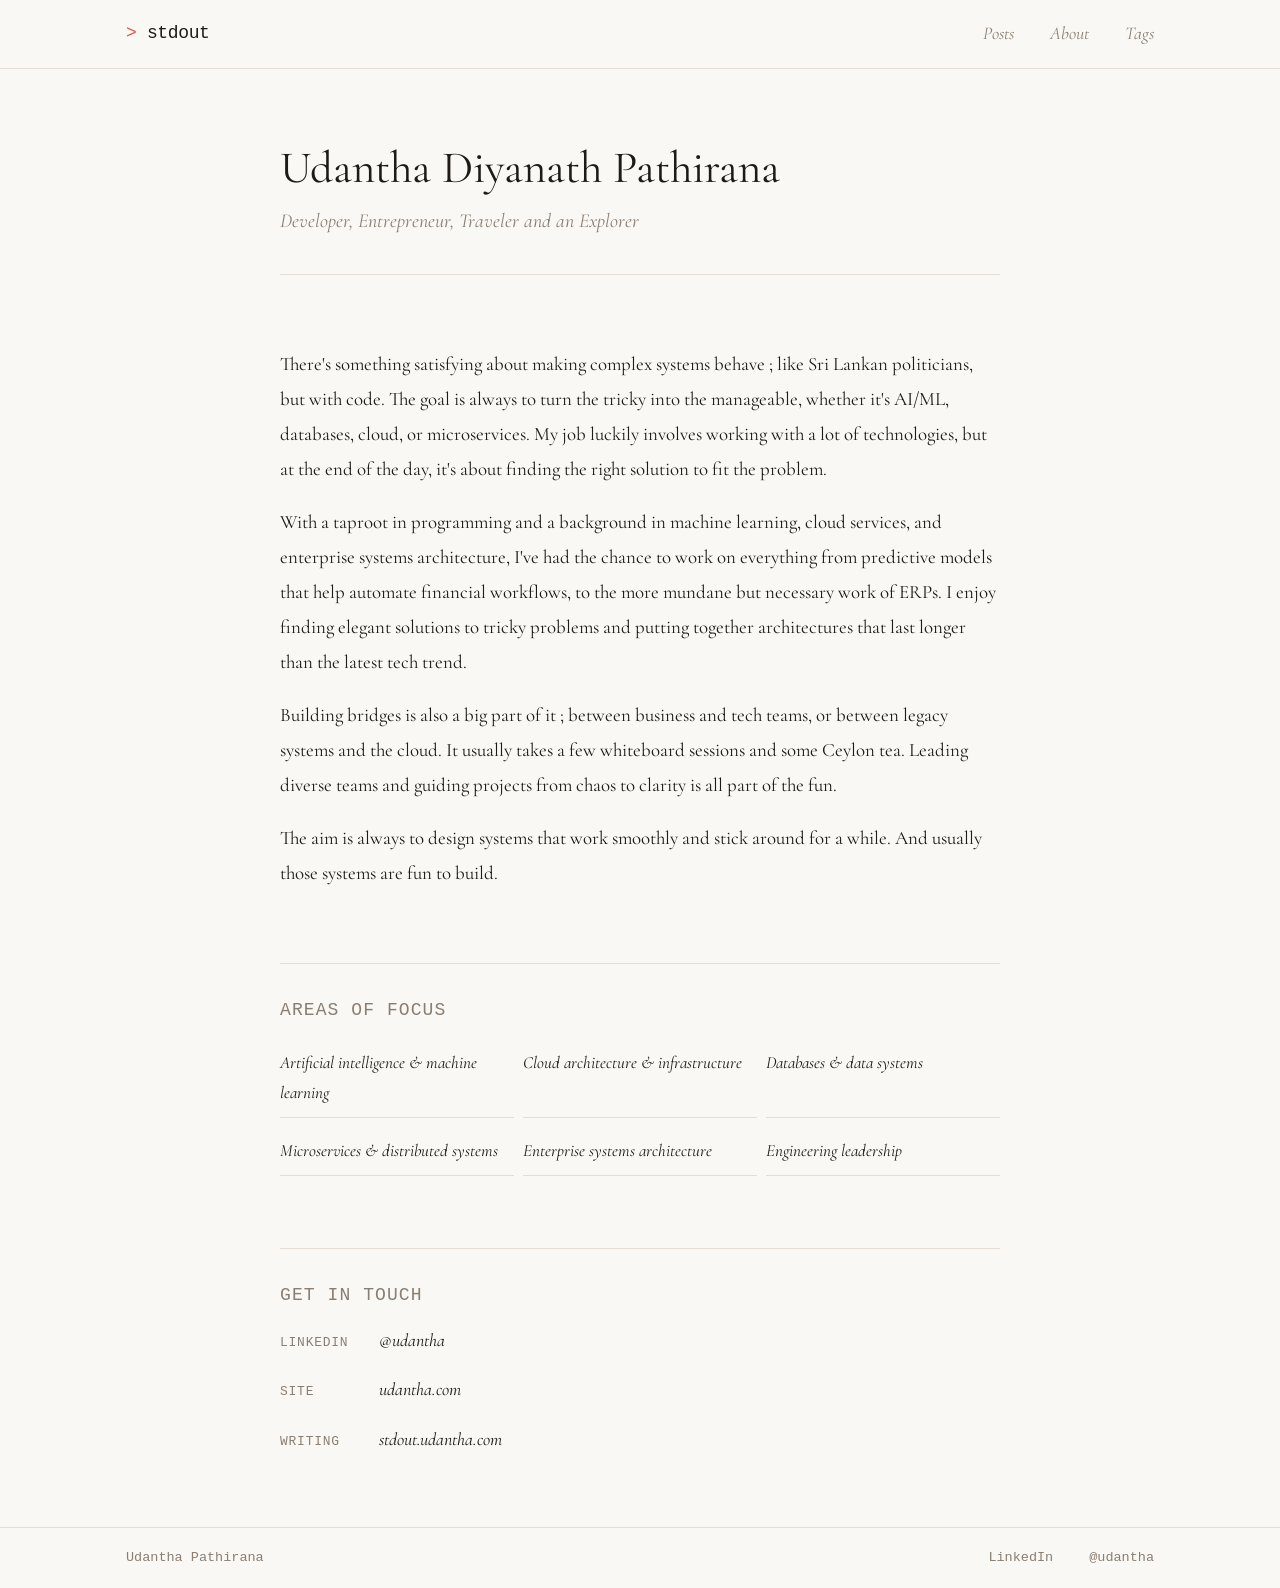
==== about/index.html @ 0016011a "publish: 2026-05-20 01:02:09" ====
<!DOCTYPE html><html lang="en" data-astro-cid-37fxchfa> <head><meta charset="UTF-8"><meta name="viewport" content="width=device-width, initial-scale=1.0"><title>About · stdout</title><link rel="icon" type="image/svg+xml" href="/favicon.svg"><link rel="apple-touch-icon" href="/apple-touch-icon.png"><link rel="canonical" href="https://stdout.udantha.com/about/"><meta name="description" content="Udantha Pathirana — developer, entrepreneur, and explorer. Background in machine learning, cloud architecture, and enterprise systems."><meta name="author" content="Udantha Pathirana"><!-- Open Graph --><meta property="og:title" content="About · stdout"><meta property="og:type" content="website"><meta property="og:url" content="https://stdout.udantha.com/about/"><meta property="og:site_name" content="stdout"><meta property="og:description" content="Udantha Pathirana — developer, entrepreneur, and explorer. Background in machine learning, cloud architecture, and enterprise systems."><meta property="og:image" content="https://stdout.udantha.com/og.png"><!-- Twitter Card --><meta name="twitter:card" content="summary_large_image"><meta name="twitter:title" content="About · stdout"><meta name="twitter:description" content="Udantha Pathirana — developer, entrepreneur, and explorer. Background in machine learning, cloud architecture, and enterprise systems."><meta name="twitter:image" content="https://stdout.udantha.com/og.png"><style>@import"https://fonts.googleapis.com/css2?family=Cormorant+Garamond:ital,wght@0,300;0,400;0,500;0,600;1,300;1,400;1,500;1,600&display=swap";:root{--font-serif: "Cormorant Garamond", Georgia, "Times New Roman", serif;--font-mono: "JetBrains Mono", "Fira Code", ui-monospace, "Courier New", monospace;--color-bg: #faf8f4;--color-surface: #f0ece5;--color-border: #e5ddd3;--color-text: #1e1a16;--color-muted: #8a7e72;--color-accent: #d95f41;--max-width: 720px;--max-width-wide: 1100px;--space-xs: .5rem;--space-sm: 1rem;--space-md: 2rem;--space-lg: 4rem}*,*:before,*:after{box-sizing:border-box;margin:0;padding:0}html{font-size:18px;scroll-behavior:smooth}body{font-family:var(--font-serif);background:var(--color-bg);color:var(--color-text);line-height:1.75;min-height:100vh}a{color:var(--color-accent);text-decoration:none}a:hover{text-decoration:underline}h1,h2,h3,h4,h5,h6{font-family:var(--font-serif);line-height:1.2;font-weight:500}h1{font-size:2.5rem}h2{font-size:1.8rem}h3{font-size:1.4rem}p{margin-block:var(--space-sm)}code{font-family:var(--font-mono);font-size:.78em;background:var(--color-surface);border:1px solid var(--color-border);padding:.1em .4em;border-radius:2px}pre{font-family:var(--font-mono);font-size:.82rem;background:var(--color-surface);border:1px solid var(--color-border);padding:var(--space-sm);border-radius:4px;overflow-x:auto;margin-block:var(--space-sm)}pre code{background:none;border:none;padding:0}img{max-width:100%;height:auto}ul,ol{padding-left:1.5rem}li{margin-block:.25rem}hr{border:none;border-top:1px solid var(--color-border);margin-block:var(--space-md)}blockquote{border-left:2px solid var(--color-accent);padding-left:var(--space-sm);color:var(--color-muted);margin-inline:0;font-style:italic}header[data-astro-cid-37fxchfa]{border-bottom:1px solid var(--color-border);padding-block:var(--space-sm);background:var(--color-bg);position:sticky;top:0;z-index:10}nav[data-astro-cid-37fxchfa]{max-width:var(--max-width-wide);margin-inline:auto;padding-inline:var(--space-md);display:flex;align-items:center;justify-content:space-between}.brand[data-astro-cid-37fxchfa]{font-family:var(--font-mono);font-size:1rem;font-weight:500;color:var(--color-text);letter-spacing:-.02em}.brand[data-astro-cid-37fxchfa]:hover{text-decoration:none;color:var(--color-accent)}.prompt[data-astro-cid-37fxchfa]{color:var(--color-accent)}.nav-links[data-astro-cid-37fxchfa]{display:flex;gap:var(--space-md)}.nav-links[data-astro-cid-37fxchfa] a[data-astro-cid-37fxchfa]{font-family:var(--font-serif);font-style:italic;color:var(--color-muted);font-size:1rem}.nav-links[data-astro-cid-37fxchfa] a[data-astro-cid-37fxchfa]:hover{color:var(--color-text);text-decoration:none}main[data-astro-cid-37fxchfa]{max-width:var(--max-width-wide);margin-inline:auto;padding:var(--space-lg) var(--space-md)}footer[data-astro-cid-37fxchfa]{border-top:1px solid var(--color-border);padding-block:var(--space-sm)}.footer-inner[data-astro-cid-37fxchfa]{max-width:var(--max-width-wide);margin-inline:auto;padding-inline:var(--space-md);display:flex;align-items:center;justify-content:space-between;gap:var(--space-sm)}footer[data-astro-cid-37fxchfa] a[data-astro-cid-37fxchfa]{font-family:var(--font-mono);font-size:.75rem;color:var(--color-muted)}footer[data-astro-cid-37fxchfa] a[data-astro-cid-37fxchfa]:hover{color:var(--color-text);text-decoration:none}.footer-links[data-astro-cid-37fxchfa]{display:flex;gap:var(--space-md)}@media(max-width:600px){nav[data-astro-cid-37fxchfa]{padding-inline:var(--space-sm)}.nav-links[data-astro-cid-37fxchfa]{gap:var(--space-sm)}}
article[data-astro-cid-kh7btl4r]{max-width:var(--max-width);margin-inline:auto}header[data-astro-cid-kh7btl4r]{margin-bottom:var(--space-lg);padding-bottom:var(--space-md);border-bottom:1px solid var(--color-border)}h1[data-astro-cid-kh7btl4r]{font-weight:400;font-size:clamp(1.8rem,4vw,2.5rem);margin-bottom:var(--space-xs)}.tagline[data-astro-cid-kh7btl4r]{font-style:italic;color:var(--color-muted);font-size:1.1rem;margin:0}.bio[data-astro-cid-kh7btl4r] p[data-astro-cid-kh7btl4r]{font-size:1.05rem;line-height:1.85}.bio[data-astro-cid-kh7btl4r] p[data-astro-cid-kh7btl4r]:first-child{margin-top:0}section[data-astro-cid-kh7btl4r]{margin-top:var(--space-lg);padding-top:var(--space-md);border-top:1px solid var(--color-border)}h2[data-astro-cid-kh7btl4r]{font-size:1rem;font-family:var(--font-mono);font-weight:400;color:var(--color-muted);letter-spacing:.06em;text-transform:uppercase;margin-bottom:var(--space-sm)}.focus[data-astro-cid-kh7btl4r] ul[data-astro-cid-kh7btl4r]{list-style:none;padding:0;display:grid;grid-template-columns:repeat(auto-fill,minmax(220px,1fr));gap:var(--space-xs)}.focus[data-astro-cid-kh7btl4r] li[data-astro-cid-kh7btl4r]{font-style:italic;color:var(--color-text);padding:var(--space-xs) 0;border-bottom:1px solid var(--color-border);margin:0;font-size:.95rem}.links[data-astro-cid-kh7btl4r]{list-style:none;padding:0;display:flex;flex-direction:column;gap:var(--space-sm)}.links[data-astro-cid-kh7btl4r] li[data-astro-cid-kh7btl4r]{display:flex;align-items:baseline;gap:var(--space-sm);margin:0}.label[data-astro-cid-kh7btl4r]{font-family:var(--font-mono);font-size:.72rem;color:var(--color-muted);letter-spacing:.06em;text-transform:uppercase;min-width:4.5rem}.links[data-astro-cid-kh7btl4r] a[data-astro-cid-kh7btl4r]{font-style:italic;color:var(--color-text);font-size:1rem}.links[data-astro-cid-kh7btl4r] a[data-astro-cid-kh7btl4r]:hover{color:var(--color-accent);text-decoration:none}
</style></head> <body data-astro-cid-37fxchfa> <header data-astro-cid-37fxchfa> <nav data-astro-cid-37fxchfa> <a href="/" class="brand" data-astro-cid-37fxchfa><span class="prompt" data-astro-cid-37fxchfa>&gt;</span>&nbsp;stdout</a> <div class="nav-links" data-astro-cid-37fxchfa> <a href="/" data-astro-cid-37fxchfa>Posts</a> <a href="/about" data-astro-cid-37fxchfa>About</a> <a href="/tags" data-astro-cid-37fxchfa>Tags</a> </div> </nav> </header> <main data-astro-cid-37fxchfa>  <article data-astro-cid-kh7btl4r> <header data-astro-cid-kh7btl4r> <h1 data-astro-cid-kh7btl4r>Udantha Diyanath Pathirana</h1> <p class="tagline" data-astro-cid-kh7btl4r>Developer, Entrepreneur, Traveler and an Explorer</p> </header> <div class="bio" data-astro-cid-kh7btl4r> <p data-astro-cid-kh7btl4r>
There's something satisfying about making complex systems behave ; like Sri Lankan politicians,
        but with code. The goal is always to turn the tricky into the manageable, whether it's AI/ML,
        databases, cloud, or microservices. My job luckily involves working with a lot of technologies,
        but at the end of the day, it's about finding the right solution to fit the problem.
</p> <p data-astro-cid-kh7btl4r>
With a taproot in programming and a background in machine learning, cloud services, and
        enterprise systems architecture, I've had the chance to work on everything from predictive
        models that help automate financial workflows, to the more mundane but necessary work of
        ERPs. I enjoy finding elegant solutions to tricky problems and putting together architectures
        that last longer than the latest tech trend.
</p> <p data-astro-cid-kh7btl4r>
Building bridges is also a big part of it ; between business and tech teams, or between
        legacy systems and the cloud. It usually takes a few whiteboard sessions and some Ceylon tea.
        Leading diverse teams and guiding projects from chaos to clarity is all part of the fun.
</p> <p data-astro-cid-kh7btl4r>
The aim is always to design systems that work smoothly and stick around for a while.
        And usually those systems are fun to build.
</p> </div> <section class="focus" data-astro-cid-kh7btl4r> <h2 data-astro-cid-kh7btl4r>Areas of focus</h2> <ul data-astro-cid-kh7btl4r> <li data-astro-cid-kh7btl4r>Artificial intelligence &amp; machine learning</li> <li data-astro-cid-kh7btl4r>Cloud architecture &amp; infrastructure</li> <li data-astro-cid-kh7btl4r>Databases &amp; data systems</li> <li data-astro-cid-kh7btl4r>Microservices &amp; distributed systems</li> <li data-astro-cid-kh7btl4r>Enterprise systems architecture</li> <li data-astro-cid-kh7btl4r>Engineering leadership</li> </ul> </section> <section class="contact" data-astro-cid-kh7btl4r> <h2 data-astro-cid-kh7btl4r>Get in touch</h2> <ul class="links" data-astro-cid-kh7btl4r> <li data-astro-cid-kh7btl4r> <span class="label" data-astro-cid-kh7btl4r>LinkedIn</span> <a href="https://www.linkedin.com/in/udantha/" data-astro-cid-kh7btl4r>@udantha</a> </li> <li data-astro-cid-kh7btl4r> <span class="label" data-astro-cid-kh7btl4r>Site</span> <a href="https://udantha.com" data-astro-cid-kh7btl4r>udantha.com</a> </li> <li data-astro-cid-kh7btl4r> <span class="label" data-astro-cid-kh7btl4r>Writing</span> <a href="https://stdout.udantha.com" data-astro-cid-kh7btl4r>stdout.udantha.com</a> </li> </ul> </section> </article>  </main> <footer data-astro-cid-37fxchfa> <div class="footer-inner" data-astro-cid-37fxchfa> <a href="https://udantha.com" data-astro-cid-37fxchfa>Udantha Pathirana</a> <div class="footer-links" data-astro-cid-37fxchfa> <a href="https://www.linkedin.com/in/udantha/" data-astro-cid-37fxchfa>LinkedIn</a> <a href="https://www.instagram.com/udantha" data-astro-cid-37fxchfa>@udantha</a> </div> </div> </footer> </body></html>
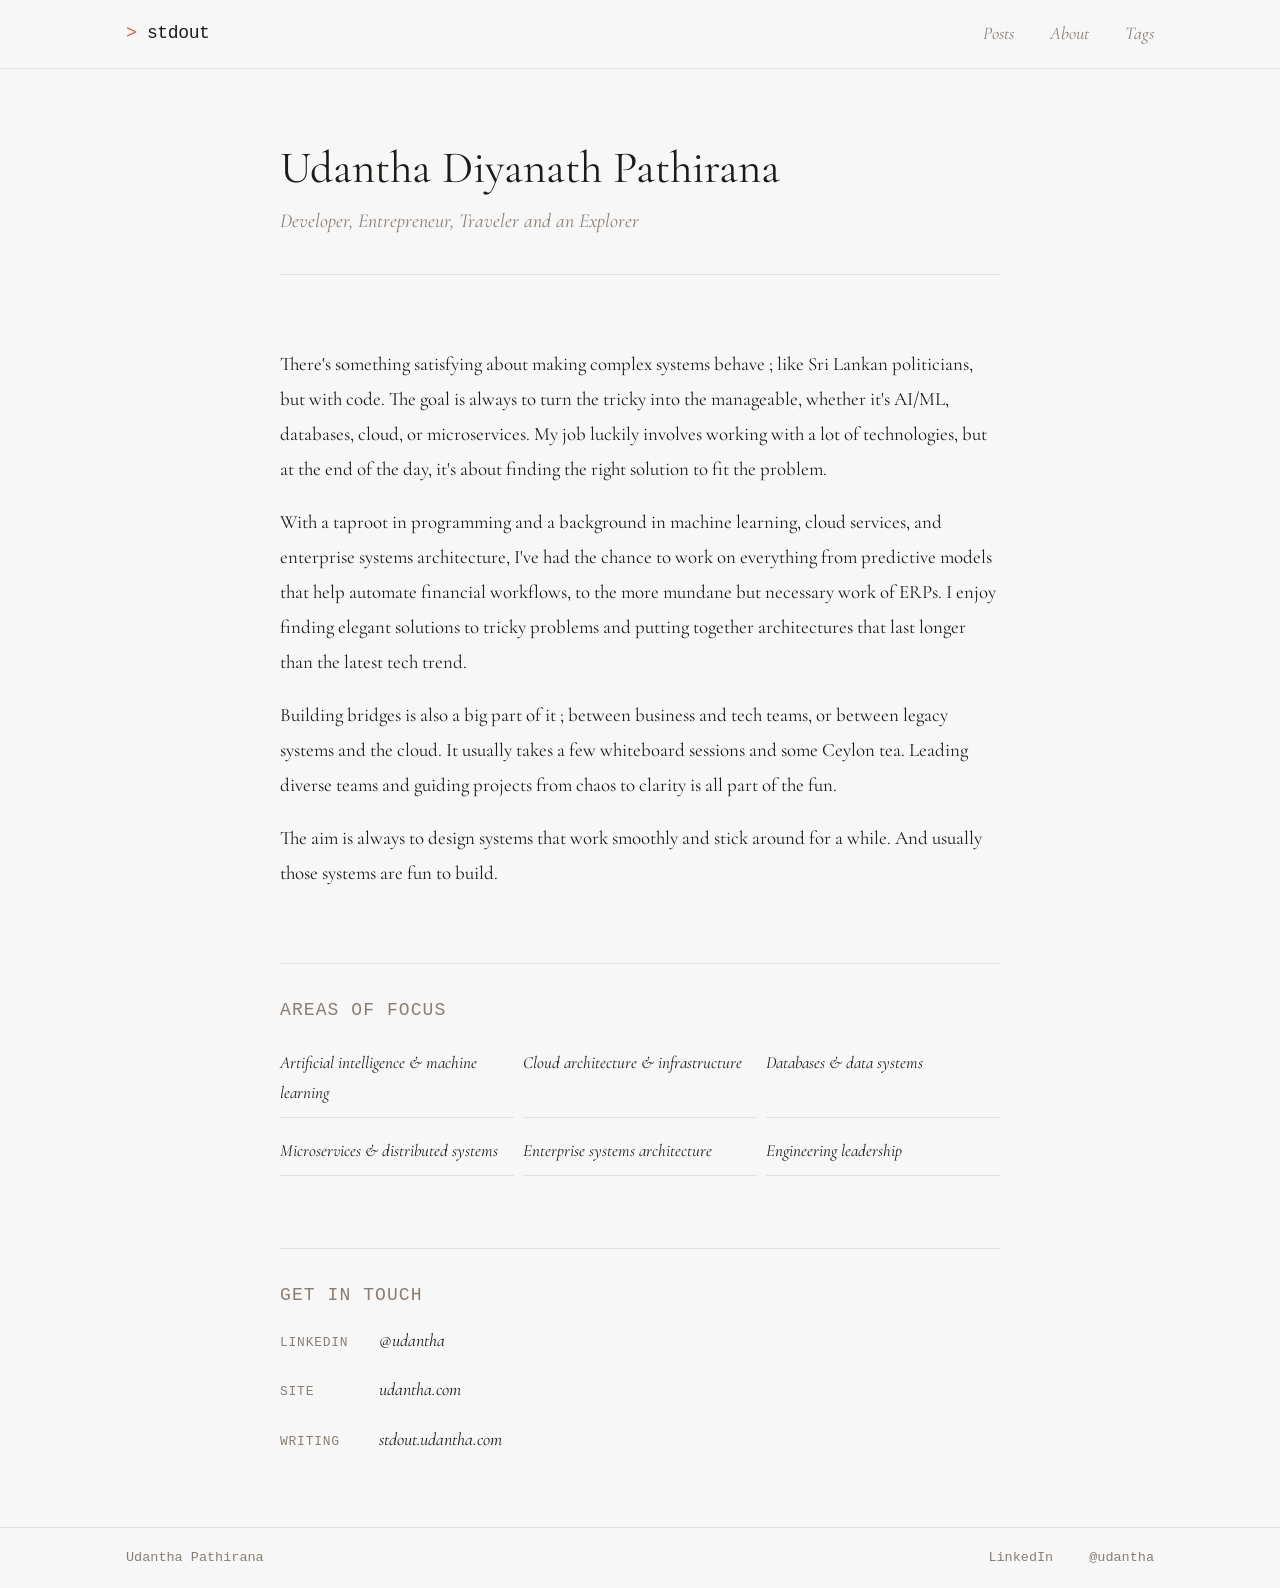
==== commit 9c9d9801: "publish: 2026-05-20 07:33:10" ====
--- a/about/index.html
+++ b/about/index.html
@@ -1,4 +1,4 @@
-<!DOCTYPE html><html lang="en" data-astro-cid-37fxchfa> <head><meta charset="UTF-8"><meta name="viewport" content="width=device-width, initial-scale=1.0"><title>About · stdout</title><link rel="icon" type="image/svg+xml" href="/favicon.svg"><link rel="apple-touch-icon" href="/apple-touch-icon.png"><link rel="canonical" href="https://stdout.udantha.com/about/"><meta name="description" content="Udantha Pathirana — developer, entrepreneur, and explorer. Background in machine learning, cloud architecture, and enterprise systems."><meta name="author" content="Udantha Pathirana"><!-- Open Graph --><meta property="og:title" content="About · stdout"><meta property="og:type" content="website"><meta property="og:url" content="https://stdout.udantha.com/about/"><meta property="og:site_name" content="stdout"><meta property="og:description" content="Udantha Pathirana — developer, entrepreneur, and explorer. Background in machine learning, cloud architecture, and enterprise systems."><meta property="og:image" content="https://stdout.udantha.com/og.png"><!-- Twitter Card --><meta name="twitter:card" content="summary_large_image"><meta name="twitter:title" content="About · stdout"><meta name="twitter:description" content="Udantha Pathirana — developer, entrepreneur, and explorer. Background in machine learning, cloud architecture, and enterprise systems."><meta name="twitter:image" content="https://stdout.udantha.com/og.png"><style>@import"https://fonts.googleapis.com/css2?family=Cormorant+Garamond:ital,wght@0,300;0,400;0,500;0,600;1,300;1,400;1,500;1,600&display=swap";:root{--font-serif: "Cormorant Garamond", Georgia, "Times New Roman", serif;--font-mono: "JetBrains Mono", "Fira Code", ui-monospace, "Courier New", monospace;--color-bg: #faf8f4;--color-surface: #f0ece5;--color-border: #e5ddd3;--color-text: #1e1a16;--color-muted: #8a7e72;--color-accent: #d95f41;--max-width: 720px;--max-width-wide: 1100px;--space-xs: .5rem;--space-sm: 1rem;--space-md: 2rem;--space-lg: 4rem}*,*:before,*:after{box-sizing:border-box;margin:0;padding:0}html{font-size:18px;scroll-behavior:smooth}body{font-family:var(--font-serif);background:var(--color-bg);color:var(--color-text);line-height:1.75;min-height:100vh}a{color:var(--color-accent);text-decoration:none}a:hover{text-decoration:underline}h1,h2,h3,h4,h5,h6{font-family:var(--font-serif);line-height:1.2;font-weight:500}h1{font-size:2.5rem}h2{font-size:1.8rem}h3{font-size:1.4rem}p{margin-block:var(--space-sm)}code{font-family:var(--font-mono);font-size:.78em;background:var(--color-surface);border:1px solid var(--color-border);padding:.1em .4em;border-radius:2px}pre{font-family:var(--font-mono);font-size:.82rem;background:var(--color-surface);border:1px solid var(--color-border);padding:var(--space-sm);border-radius:4px;overflow-x:auto;margin-block:var(--space-sm)}pre code{background:none;border:none;padding:0}img{max-width:100%;height:auto}ul,ol{padding-left:1.5rem}li{margin-block:.25rem}hr{border:none;border-top:1px solid var(--color-border);margin-block:var(--space-md)}blockquote{border-left:2px solid var(--color-accent);padding-left:var(--space-sm);color:var(--color-muted);margin-inline:0;font-style:italic}header[data-astro-cid-37fxchfa]{border-bottom:1px solid var(--color-border);padding-block:var(--space-sm);background:var(--color-bg);position:sticky;top:0;z-index:10}nav[data-astro-cid-37fxchfa]{max-width:var(--max-width-wide);margin-inline:auto;padding-inline:var(--space-md);display:flex;align-items:center;justify-content:space-between}.brand[data-astro-cid-37fxchfa]{font-family:var(--font-mono);font-size:1rem;font-weight:500;color:var(--color-text);letter-spacing:-.02em}.brand[data-astro-cid-37fxchfa]:hover{text-decoration:none;color:var(--color-accent)}.prompt[data-astro-cid-37fxchfa]{color:var(--color-accent)}.nav-links[data-astro-cid-37fxchfa]{display:flex;gap:var(--space-md)}.nav-links[data-astro-cid-37fxchfa] a[data-astro-cid-37fxchfa]{font-family:var(--font-serif);font-style:italic;color:var(--color-muted);font-size:1rem}.nav-links[data-astro-cid-37fxchfa] a[data-astro-cid-37fxchfa]:hover{color:var(--color-text);text-decoration:none}main[data-astro-cid-37fxchfa]{max-width:var(--max-width-wide);margin-inline:auto;padding:var(--space-lg) var(--space-md)}footer[data-astro-cid-37fxchfa]{border-top:1px solid var(--color-border);padding-block:var(--space-sm)}.footer-inner[data-astro-cid-37fxchfa]{max-width:var(--max-width-wide);margin-inline:auto;padding-inline:var(--space-md);display:flex;align-items:center;justify-content:space-between;gap:var(--space-sm)}footer[data-astro-cid-37fxchfa] a[data-astro-cid-37fxchfa]{font-family:var(--font-mono);font-size:.75rem;color:var(--color-muted)}footer[data-astro-cid-37fxchfa] a[data-astro-cid-37fxchfa]:hover{color:var(--color-text);text-decoration:none}.footer-links[data-astro-cid-37fxchfa]{display:flex;gap:var(--space-md)}@media(max-width:600px){nav[data-astro-cid-37fxchfa]{padding-inline:var(--space-sm)}.nav-links[data-astro-cid-37fxchfa]{gap:var(--space-sm)}}
+<!DOCTYPE html><html lang="en" data-astro-cid-37fxchfa> <head><meta charset="UTF-8"><meta name="viewport" content="width=device-width, initial-scale=1.0"><title>About · stdout</title><link rel="icon" type="image/svg+xml" href="/favicon.svg"><link rel="apple-touch-icon" href="/apple-touch-icon.png"><link rel="canonical" href="https://stdout.udantha.com/about/"><meta name="description" content="Udantha Pathirana — developer, entrepreneur, and explorer. Background in machine learning, cloud architecture, and enterprise systems."><meta name="author" content="Udantha Pathirana"><!-- Open Graph --><meta property="og:title" content="About · stdout"><meta property="og:type" content="website"><meta property="og:url" content="https://stdout.udantha.com/about/"><meta property="og:site_name" content="stdout"><meta property="og:description" content="Udantha Pathirana — developer, entrepreneur, and explorer. Background in machine learning, cloud architecture, and enterprise systems."><meta property="og:image" content="https://stdout.udantha.com/og.png"><!-- Twitter Card --><meta name="twitter:card" content="summary_large_image"><meta name="twitter:title" content="About · stdout"><meta name="twitter:description" content="Udantha Pathirana — developer, entrepreneur, and explorer. Background in machine learning, cloud architecture, and enterprise systems."><meta name="twitter:image" content="https://stdout.udantha.com/og.png"><style>@import"https://fonts.googleapis.com/css2?family=Cormorant+Garamond:ital,wght@0,300;0,400;0,500;0,600;1,300;1,400;1,500;1,600&display=swap";:root{--font-serif: "Cormorant Garamond", Georgia, "Times New Roman", serif;--font-mono: "JetBrains Mono", "Fira Code", ui-monospace, "Courier New", monospace;--color-bg: #f7f7f8;--color-surface: #efefef;--color-border: #e2e2e4;--color-text: #1e1a16;--color-muted: #8a7e72;--color-accent: #d95f41;--max-width: 720px;--max-width-wide: 1100px;--space-xs: .5rem;--space-sm: 1rem;--space-md: 2rem;--space-lg: 4rem}*,*:before,*:after{box-sizing:border-box;margin:0;padding:0}html{font-size:18px;scroll-behavior:smooth}body{font-family:var(--font-serif);background:var(--color-bg);color:var(--color-text);line-height:1.75;min-height:100vh}a{color:var(--color-accent);text-decoration:none}a:hover{text-decoration:underline}h1,h2,h3,h4,h5,h6{font-family:var(--font-serif);line-height:1.2;font-weight:500}h1{font-size:2.5rem}h2{font-size:1.8rem}h3{font-size:1.4rem}p{margin-block:var(--space-sm)}code{font-family:var(--font-mono);font-size:.78em;background:var(--color-surface);border:1px solid var(--color-border);padding:.1em .4em;border-radius:2px}pre{font-family:var(--font-mono);font-size:.82rem;background:var(--color-surface);border:1px solid var(--color-border);padding:var(--space-sm);border-radius:4px;overflow-x:auto;margin-block:var(--space-sm)}pre code{background:none;border:none;padding:0}img{max-width:100%;height:auto}ul,ol{padding-left:1.5rem}li{margin-block:.25rem}hr{border:none;border-top:1px solid var(--color-border);margin-block:var(--space-md)}blockquote{border-left:2px solid var(--color-accent);padding-left:var(--space-sm);color:var(--color-muted);margin-inline:0;font-style:italic}header[data-astro-cid-37fxchfa]{border-bottom:1px solid var(--color-border);padding-block:var(--space-sm);background:var(--color-bg);position:sticky;top:0;z-index:10}nav[data-astro-cid-37fxchfa]{max-width:var(--max-width-wide);margin-inline:auto;padding-inline:var(--space-md);display:flex;align-items:center;justify-content:space-between}.brand[data-astro-cid-37fxchfa]{font-family:var(--font-mono);font-size:1rem;font-weight:500;color:var(--color-text);letter-spacing:-.02em}.brand[data-astro-cid-37fxchfa]:hover{text-decoration:none;color:var(--color-accent)}.prompt[data-astro-cid-37fxchfa]{color:var(--color-accent)}.nav-links[data-astro-cid-37fxchfa]{display:flex;gap:var(--space-md)}.nav-links[data-astro-cid-37fxchfa] a[data-astro-cid-37fxchfa]{font-family:var(--font-serif);font-style:italic;color:var(--color-muted);font-size:1rem}.nav-links[data-astro-cid-37fxchfa] a[data-astro-cid-37fxchfa]:hover{color:var(--color-text);text-decoration:none}main[data-astro-cid-37fxchfa]{max-width:var(--max-width-wide);margin-inline:auto;padding:var(--space-lg) var(--space-md)}footer[data-astro-cid-37fxchfa]{border-top:1px solid var(--color-border);padding-block:var(--space-sm)}.footer-inner[data-astro-cid-37fxchfa]{max-width:var(--max-width-wide);margin-inline:auto;padding-inline:var(--space-md);display:flex;align-items:center;justify-content:space-between;gap:var(--space-sm)}footer[data-astro-cid-37fxchfa] a[data-astro-cid-37fxchfa]{font-family:var(--font-mono);font-size:.75rem;color:var(--color-muted)}footer[data-astro-cid-37fxchfa] a[data-astro-cid-37fxchfa]:hover{color:var(--color-text);text-decoration:none}.footer-links[data-astro-cid-37fxchfa]{display:flex;gap:var(--space-md)}@media(max-width:600px){nav[data-astro-cid-37fxchfa]{padding-inline:var(--space-sm)}.nav-links[data-astro-cid-37fxchfa]{gap:var(--space-sm)}}
 article[data-astro-cid-kh7btl4r]{max-width:var(--max-width);margin-inline:auto}header[data-astro-cid-kh7btl4r]{margin-bottom:var(--space-lg);padding-bottom:var(--space-md);border-bottom:1px solid var(--color-border)}h1[data-astro-cid-kh7btl4r]{font-weight:400;font-size:clamp(1.8rem,4vw,2.5rem);margin-bottom:var(--space-xs)}.tagline[data-astro-cid-kh7btl4r]{font-style:italic;color:var(--color-muted);font-size:1.1rem;margin:0}.bio[data-astro-cid-kh7btl4r] p[data-astro-cid-kh7btl4r]{font-size:1.05rem;line-height:1.85}.bio[data-astro-cid-kh7btl4r] p[data-astro-cid-kh7btl4r]:first-child{margin-top:0}section[data-astro-cid-kh7btl4r]{margin-top:var(--space-lg);padding-top:var(--space-md);border-top:1px solid var(--color-border)}h2[data-astro-cid-kh7btl4r]{font-size:1rem;font-family:var(--font-mono);font-weight:400;color:var(--color-muted);letter-spacing:.06em;text-transform:uppercase;margin-bottom:var(--space-sm)}.focus[data-astro-cid-kh7btl4r] ul[data-astro-cid-kh7btl4r]{list-style:none;padding:0;display:grid;grid-template-columns:repeat(auto-fill,minmax(220px,1fr));gap:var(--space-xs)}.focus[data-astro-cid-kh7btl4r] li[data-astro-cid-kh7btl4r]{font-style:italic;color:var(--color-text);padding:var(--space-xs) 0;border-bottom:1px solid var(--color-border);margin:0;font-size:.95rem}.links[data-astro-cid-kh7btl4r]{list-style:none;padding:0;display:flex;flex-direction:column;gap:var(--space-sm)}.links[data-astro-cid-kh7btl4r] li[data-astro-cid-kh7btl4r]{display:flex;align-items:baseline;gap:var(--space-sm);margin:0}.label[data-astro-cid-kh7btl4r]{font-family:var(--font-mono);font-size:.72rem;color:var(--color-muted);letter-spacing:.06em;text-transform:uppercase;min-width:4.5rem}.links[data-astro-cid-kh7btl4r] a[data-astro-cid-kh7btl4r]{font-style:italic;color:var(--color-text);font-size:1rem}.links[data-astro-cid-kh7btl4r] a[data-astro-cid-kh7btl4r]:hover{color:var(--color-accent);text-decoration:none}
 </style></head> <body data-astro-cid-37fxchfa> <header data-astro-cid-37fxchfa> <nav data-astro-cid-37fxchfa> <a href="/" class="brand" data-astro-cid-37fxchfa><span class="prompt" data-astro-cid-37fxchfa>&gt;</span>&nbsp;stdout</a> <div class="nav-links" data-astro-cid-37fxchfa> <a href="/" data-astro-cid-37fxchfa>Posts</a> <a href="/about" data-astro-cid-37fxchfa>About</a> <a href="/tags" data-astro-cid-37fxchfa>Tags</a> </div> </nav> </header> <main data-astro-cid-37fxchfa>  <article data-astro-cid-kh7btl4r> <header data-astro-cid-kh7btl4r> <h1 data-astro-cid-kh7btl4r>Udantha Diyanath Pathirana</h1> <p class="tagline" data-astro-cid-kh7btl4r>Developer, Entrepreneur, Traveler and an Explorer</p> </header> <div class="bio" data-astro-cid-kh7btl4r> <p data-astro-cid-kh7btl4r>
 There's something satisfying about making complex systems behave ; like Sri Lankan politicians,
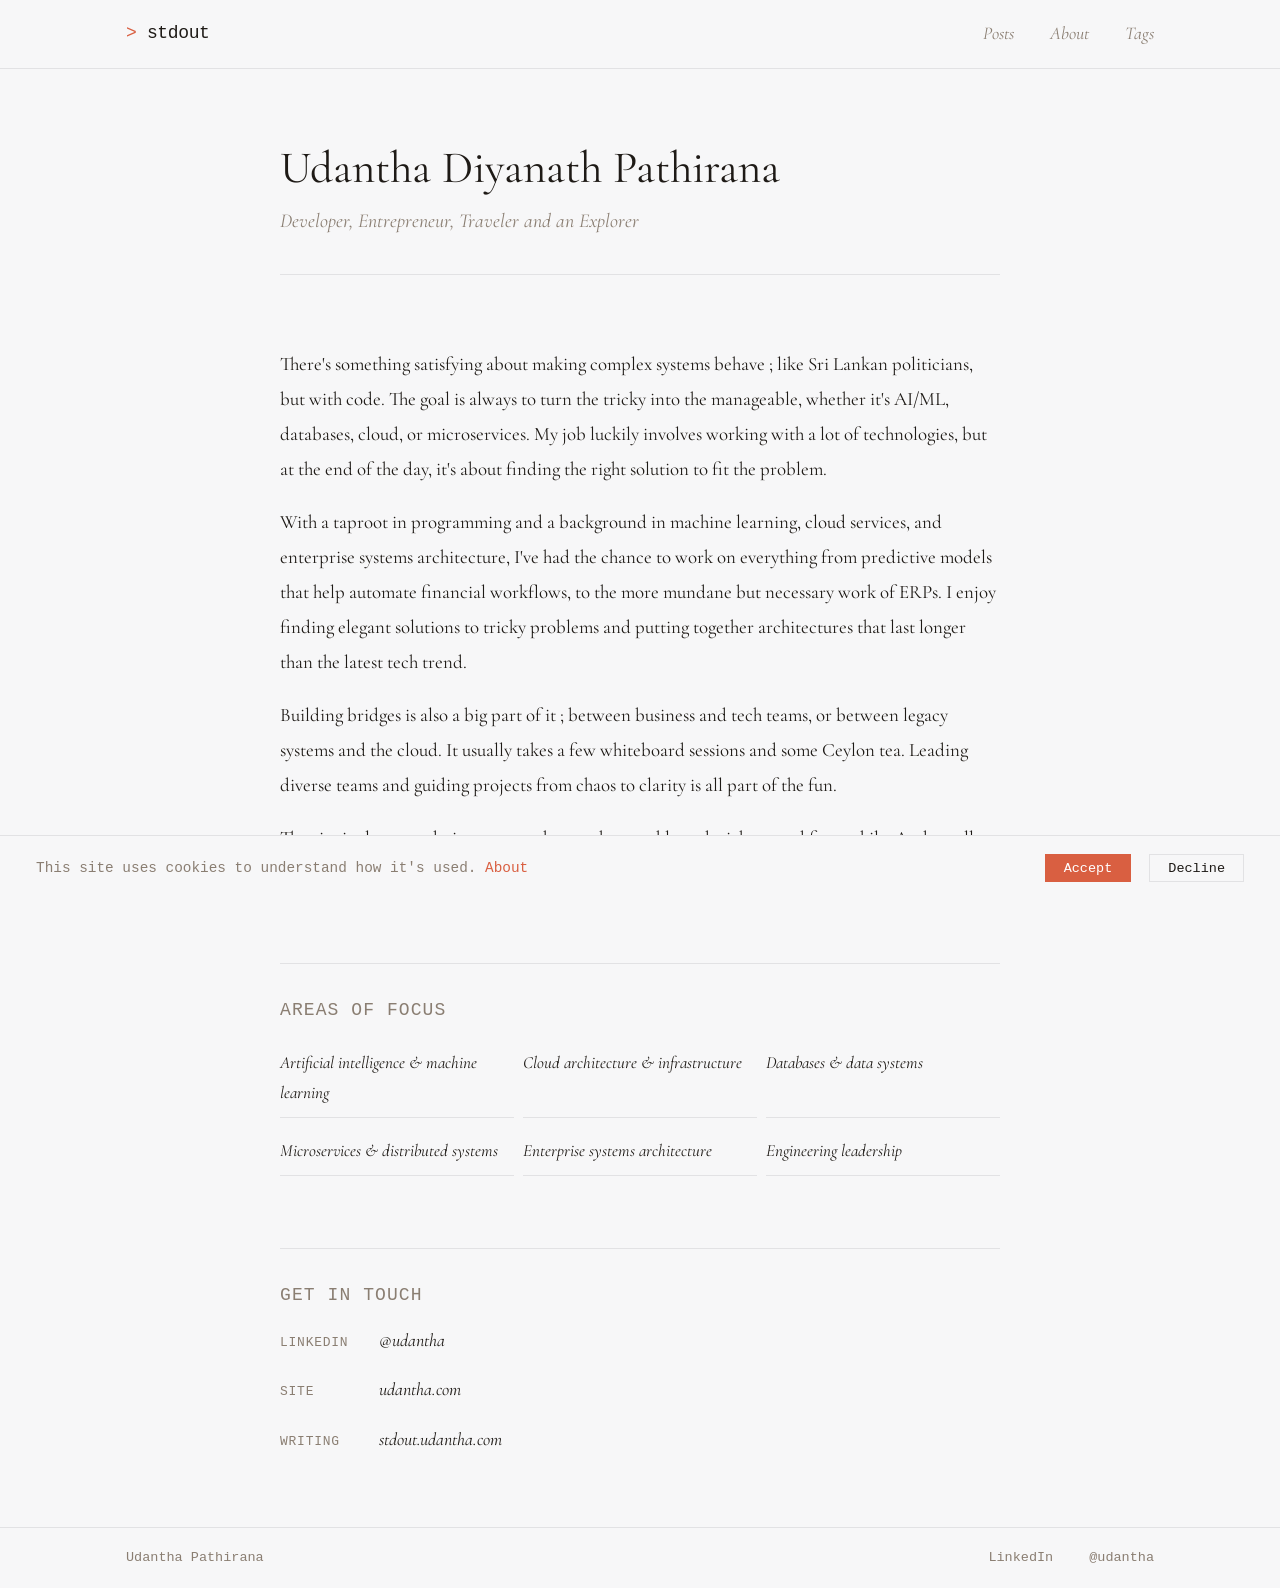
==== commit 3812d438: "publish: 2026-06-09 13:44:56" ====
--- a/about/index.html
+++ b/about/index.html
@@ -1,6 +1,27 @@
-<!DOCTYPE html><html lang="en" data-astro-cid-37fxchfa> <head><meta charset="UTF-8"><meta name="viewport" content="width=device-width, initial-scale=1.0"><title>About · stdout</title><link rel="icon" type="image/svg+xml" href="/favicon.svg"><link rel="apple-touch-icon" href="/apple-touch-icon.png"><link rel="canonical" href="https://stdout.udantha.com/about/"><meta name="description" content="Udantha Pathirana — developer, entrepreneur, and explorer. Background in machine learning, cloud architecture, and enterprise systems."><meta name="author" content="Udantha Pathirana"><!-- Open Graph --><meta property="og:title" content="About · stdout"><meta property="og:type" content="website"><meta property="og:url" content="https://stdout.udantha.com/about/"><meta property="og:site_name" content="stdout"><meta property="og:description" content="Udantha Pathirana — developer, entrepreneur, and explorer. Background in machine learning, cloud architecture, and enterprise systems."><meta property="og:image" content="https://stdout.udantha.com/og.png"><!-- Twitter Card --><meta name="twitter:card" content="summary_large_image"><meta name="twitter:title" content="About · stdout"><meta name="twitter:description" content="Udantha Pathirana — developer, entrepreneur, and explorer. Background in machine learning, cloud architecture, and enterprise systems."><meta name="twitter:image" content="https://stdout.udantha.com/og.png"><style>@import"https://fonts.googleapis.com/css2?family=Cormorant+Garamond:ital,wght@0,300;0,400;0,500;0,600;1,300;1,400;1,500;1,600&display=swap";:root{--font-serif: "Cormorant Garamond", Georgia, "Times New Roman", serif;--font-mono: "JetBrains Mono", "Fira Code", ui-monospace, "Courier New", monospace;--color-bg: #f7f7f8;--color-surface: #efefef;--color-border: #e2e2e4;--color-text: #1e1a16;--color-muted: #8a7e72;--color-accent: #d95f41;--max-width: 720px;--max-width-wide: 1100px;--space-xs: .5rem;--space-sm: 1rem;--space-md: 2rem;--space-lg: 4rem}*,*:before,*:after{box-sizing:border-box;margin:0;padding:0}html{font-size:18px;scroll-behavior:smooth}body{font-family:var(--font-serif);background:var(--color-bg);color:var(--color-text);line-height:1.75;min-height:100vh}a{color:var(--color-accent);text-decoration:none}a:hover{text-decoration:underline}h1,h2,h3,h4,h5,h6{font-family:var(--font-serif);line-height:1.2;font-weight:500}h1{font-size:2.5rem}h2{font-size:1.8rem}h3{font-size:1.4rem}p{margin-block:var(--space-sm)}code{font-family:var(--font-mono);font-size:.78em;background:var(--color-surface);border:1px solid var(--color-border);padding:.1em .4em;border-radius:2px}pre{font-family:var(--font-mono);font-size:.82rem;background:var(--color-surface);border:1px solid var(--color-border);padding:var(--space-sm);border-radius:4px;overflow-x:auto;margin-block:var(--space-sm)}pre code{background:none;border:none;padding:0}img{max-width:100%;height:auto}ul,ol{padding-left:1.5rem}li{margin-block:.25rem}hr{border:none;border-top:1px solid var(--color-border);margin-block:var(--space-md)}blockquote{border-left:2px solid var(--color-accent);padding-left:var(--space-sm);color:var(--color-muted);margin-inline:0;font-style:italic}header[data-astro-cid-37fxchfa]{border-bottom:1px solid var(--color-border);padding-block:var(--space-sm);background:var(--color-bg);position:sticky;top:0;z-index:10}nav[data-astro-cid-37fxchfa]{max-width:var(--max-width-wide);margin-inline:auto;padding-inline:var(--space-md);display:flex;align-items:center;justify-content:space-between}.brand[data-astro-cid-37fxchfa]{font-family:var(--font-mono);font-size:1rem;font-weight:500;color:var(--color-text);letter-spacing:-.02em}.brand[data-astro-cid-37fxchfa]:hover{text-decoration:none;color:var(--color-accent)}.prompt[data-astro-cid-37fxchfa]{color:var(--color-accent)}.nav-links[data-astro-cid-37fxchfa]{display:flex;gap:var(--space-md)}.nav-links[data-astro-cid-37fxchfa] a[data-astro-cid-37fxchfa]{font-family:var(--font-serif);font-style:italic;color:var(--color-muted);font-size:1rem}.nav-links[data-astro-cid-37fxchfa] a[data-astro-cid-37fxchfa]:hover{color:var(--color-text);text-decoration:none}main[data-astro-cid-37fxchfa]{max-width:var(--max-width-wide);margin-inline:auto;padding:var(--space-lg) var(--space-md)}footer[data-astro-cid-37fxchfa]{border-top:1px solid var(--color-border);padding-block:var(--space-sm)}.footer-inner[data-astro-cid-37fxchfa]{max-width:var(--max-width-wide);margin-inline:auto;padding-inline:var(--space-md);display:flex;align-items:center;justify-content:space-between;gap:var(--space-sm)}footer[data-astro-cid-37fxchfa] a[data-astro-cid-37fxchfa]{font-family:var(--font-mono);font-size:.75rem;color:var(--color-muted)}footer[data-astro-cid-37fxchfa] a[data-astro-cid-37fxchfa]:hover{color:var(--color-text);text-decoration:none}.footer-links[data-astro-cid-37fxchfa]{display:flex;gap:var(--space-md)}@media(max-width:600px){nav[data-astro-cid-37fxchfa]{padding-inline:var(--space-sm)}.nav-links[data-astro-cid-37fxchfa]{gap:var(--space-sm)}}
-article[data-astro-cid-kh7btl4r]{max-width:var(--max-width);margin-inline:auto}header[data-astro-cid-kh7btl4r]{margin-bottom:var(--space-lg);padding-bottom:var(--space-md);border-bottom:1px solid var(--color-border)}h1[data-astro-cid-kh7btl4r]{font-weight:400;font-size:clamp(1.8rem,4vw,2.5rem);margin-bottom:var(--space-xs)}.tagline[data-astro-cid-kh7btl4r]{font-style:italic;color:var(--color-muted);font-size:1.1rem;margin:0}.bio[data-astro-cid-kh7btl4r] p[data-astro-cid-kh7btl4r]{font-size:1.05rem;line-height:1.85}.bio[data-astro-cid-kh7btl4r] p[data-astro-cid-kh7btl4r]:first-child{margin-top:0}section[data-astro-cid-kh7btl4r]{margin-top:var(--space-lg);padding-top:var(--space-md);border-top:1px solid var(--color-border)}h2[data-astro-cid-kh7btl4r]{font-size:1rem;font-family:var(--font-mono);font-weight:400;color:var(--color-muted);letter-spacing:.06em;text-transform:uppercase;margin-bottom:var(--space-sm)}.focus[data-astro-cid-kh7btl4r] ul[data-astro-cid-kh7btl4r]{list-style:none;padding:0;display:grid;grid-template-columns:repeat(auto-fill,minmax(220px,1fr));gap:var(--space-xs)}.focus[data-astro-cid-kh7btl4r] li[data-astro-cid-kh7btl4r]{font-style:italic;color:var(--color-text);padding:var(--space-xs) 0;border-bottom:1px solid var(--color-border);margin:0;font-size:.95rem}.links[data-astro-cid-kh7btl4r]{list-style:none;padding:0;display:flex;flex-direction:column;gap:var(--space-sm)}.links[data-astro-cid-kh7btl4r] li[data-astro-cid-kh7btl4r]{display:flex;align-items:baseline;gap:var(--space-sm);margin:0}.label[data-astro-cid-kh7btl4r]{font-family:var(--font-mono);font-size:.72rem;color:var(--color-muted);letter-spacing:.06em;text-transform:uppercase;min-width:4.5rem}.links[data-astro-cid-kh7btl4r] a[data-astro-cid-kh7btl4r]{font-style:italic;color:var(--color-text);font-size:1rem}.links[data-astro-cid-kh7btl4r] a[data-astro-cid-kh7btl4r]:hover{color:var(--color-accent);text-decoration:none}
-</style></head> <body data-astro-cid-37fxchfa> <header data-astro-cid-37fxchfa> <nav data-astro-cid-37fxchfa> <a href="/" class="brand" data-astro-cid-37fxchfa><span class="prompt" data-astro-cid-37fxchfa>&gt;</span>&nbsp;stdout</a> <div class="nav-links" data-astro-cid-37fxchfa> <a href="/" data-astro-cid-37fxchfa>Posts</a> <a href="/about" data-astro-cid-37fxchfa>About</a> <a href="/tags" data-astro-cid-37fxchfa>Tags</a> </div> </nav> </header> <main data-astro-cid-37fxchfa>  <article data-astro-cid-kh7btl4r> <header data-astro-cid-kh7btl4r> <h1 data-astro-cid-kh7btl4r>Udantha Diyanath Pathirana</h1> <p class="tagline" data-astro-cid-kh7btl4r>Developer, Entrepreneur, Traveler and an Explorer</p> </header> <div class="bio" data-astro-cid-kh7btl4r> <p data-astro-cid-kh7btl4r>
+<!DOCTYPE html><html lang="en" data-astro-cid-37fxchfa> <head><meta charset="UTF-8"><meta name="viewport" content="width=device-width, initial-scale=1.0"><title>About · stdout</title><link rel="icon" type="image/svg+xml" href="/favicon.svg"><link rel="apple-touch-icon" href="/apple-touch-icon.png"><link rel="canonical" href="https://stdout.udantha.com/about/"><meta name="description" content="Udantha Pathirana — developer, entrepreneur, and explorer. Background in machine learning, cloud architecture, and enterprise systems."><meta name="author" content="Udantha Pathirana"><!-- Open Graph --><meta property="og:title" content="About · stdout"><meta property="og:type" content="website"><meta property="og:url" content="https://stdout.udantha.com/about/"><meta property="og:site_name" content="stdout"><meta property="og:description" content="Udantha Pathirana — developer, entrepreneur, and explorer. Background in machine learning, cloud architecture, and enterprise systems."><meta property="og:image" content="https://stdout.udantha.com/og.png"><!-- Twitter Card --><meta name="twitter:card" content="summary_large_image"><meta name="twitter:title" content="About · stdout"><meta name="twitter:description" content="Udantha Pathirana — developer, entrepreneur, and explorer. Background in machine learning, cloud architecture, and enterprise systems."><meta name="twitter:image" content="https://stdout.udantha.com/og.png"><!-- Consent Mode defaults (must run before GTM) --><script>
+    window.dataLayer = window.dataLayer || [];
+    function gtag(){dataLayer.push(arguments);}
+    gtag('consent', 'default', {
+      analytics_storage: 'denied',
+      ad_storage: 'denied',
+      ad_user_data: 'denied',
+      ad_personalization: 'denied',
+    });
+    if (typeof localStorage !== 'undefined' && localStorage.getItem('gtm_consent') === 'granted') {
+      gtag('consent', 'update', {
+        analytics_storage: 'granted',
+        ad_storage: 'granted',
+        ad_user_data: 'granted',
+        ad_personalization: 'granted',
+      });
+    }
+  </script><!-- Google Tag Manager --><script>(function(w,d,s,l,i){w[l]=w[l]||[];w[l].push({'gtm.start':
+  new Date().getTime(),event:'gtm.js'});var f=d.getElementsByTagName(s)[0],
+  j=d.createElement(s),dl=l!='dataLayer'?'&l='+l:'';j.async=true;j.src=
+  'https://www.googletagmanager.com/gtm.js?id='+i+dl;f.parentNode.insertBefore(j,f);
+  })(window,document,'script','dataLayer','GTM-M58P6XMG');</script><!-- End Google Tag Manager --><link rel="stylesheet" href="/_astro/_slug_.DxpeEc5F.css">
+<style>article[data-astro-cid-kh7btl4r]{max-width:var(--max-width);margin-inline:auto}header[data-astro-cid-kh7btl4r]{margin-bottom:var(--space-lg);padding-bottom:var(--space-md);border-bottom:1px solid var(--color-border)}h1[data-astro-cid-kh7btl4r]{font-weight:400;font-size:clamp(1.8rem,4vw,2.5rem);margin-bottom:var(--space-xs)}.tagline[data-astro-cid-kh7btl4r]{font-style:italic;color:var(--color-muted);font-size:1.1rem;margin:0}.bio[data-astro-cid-kh7btl4r] p[data-astro-cid-kh7btl4r]{font-size:1.05rem;line-height:1.85}.bio[data-astro-cid-kh7btl4r] p[data-astro-cid-kh7btl4r]:first-child{margin-top:0}section[data-astro-cid-kh7btl4r]{margin-top:var(--space-lg);padding-top:var(--space-md);border-top:1px solid var(--color-border)}h2[data-astro-cid-kh7btl4r]{font-size:1rem;font-family:var(--font-mono);font-weight:400;color:var(--color-muted);letter-spacing:.06em;text-transform:uppercase;margin-bottom:var(--space-sm)}.focus[data-astro-cid-kh7btl4r] ul[data-astro-cid-kh7btl4r]{list-style:none;padding:0;display:grid;grid-template-columns:repeat(auto-fill,minmax(220px,1fr));gap:var(--space-xs)}.focus[data-astro-cid-kh7btl4r] li[data-astro-cid-kh7btl4r]{font-style:italic;color:var(--color-text);padding:var(--space-xs) 0;border-bottom:1px solid var(--color-border);margin:0;font-size:.95rem}.links[data-astro-cid-kh7btl4r]{list-style:none;padding:0;display:flex;flex-direction:column;gap:var(--space-sm)}.links[data-astro-cid-kh7btl4r] li[data-astro-cid-kh7btl4r]{display:flex;align-items:baseline;gap:var(--space-sm);margin:0}.label[data-astro-cid-kh7btl4r]{font-family:var(--font-mono);font-size:.72rem;color:var(--color-muted);letter-spacing:.06em;text-transform:uppercase;min-width:4.5rem}.links[data-astro-cid-kh7btl4r] a[data-astro-cid-kh7btl4r]{font-style:italic;color:var(--color-text);font-size:1rem}.links[data-astro-cid-kh7btl4r] a[data-astro-cid-kh7btl4r]:hover{color:var(--color-accent);text-decoration:none}
+</style></head> <body data-astro-cid-37fxchfa> <!-- Google Tag Manager (noscript) --> <noscript><iframe src="https://www.googletagmanager.com/ns.html?id=GTM-M58P6XMG" height="0" width="0" style="display:none;visibility:hidden" data-astro-cid-37fxchfa></iframe></noscript> <!-- End Google Tag Manager (noscript) --> <header data-astro-cid-37fxchfa> <nav data-astro-cid-37fxchfa> <a href="/" class="brand" data-astro-cid-37fxchfa><span class="prompt" data-astro-cid-37fxchfa>&gt;</span>&nbsp;stdout</a> <div class="nav-links" data-astro-cid-37fxchfa> <a href="/" data-astro-cid-37fxchfa>Posts</a> <a href="/about" data-astro-cid-37fxchfa>About</a> <a href="/tags" data-astro-cid-37fxchfa>Tags</a> </div> </nav> </header> <main data-astro-cid-37fxchfa>  <article data-astro-cid-kh7btl4r> <header data-astro-cid-kh7btl4r> <h1 data-astro-cid-kh7btl4r>Udantha Diyanath Pathirana</h1> <p class="tagline" data-astro-cid-kh7btl4r>Developer, Entrepreneur, Traveler and an Explorer</p> </header> <div class="bio" data-astro-cid-kh7btl4r> <p data-astro-cid-kh7btl4r>
 There's something satisfying about making complex systems behave ; like Sri Lankan politicians,
         but with code. The goal is always to turn the tricky into the manageable, whether it's AI/ML,
         databases, cloud, or microservices. My job luckily involves working with a lot of technologies,
@@ -18,4 +39,32 @@
 </p> <p data-astro-cid-kh7btl4r>
 The aim is always to design systems that work smoothly and stick around for a while.
         And usually those systems are fun to build.
-</p> </div> <section class="focus" data-astro-cid-kh7btl4r> <h2 data-astro-cid-kh7btl4r>Areas of focus</h2> <ul data-astro-cid-kh7btl4r> <li data-astro-cid-kh7btl4r>Artificial intelligence &amp; machine learning</li> <li data-astro-cid-kh7btl4r>Cloud architecture &amp; infrastructure</li> <li data-astro-cid-kh7btl4r>Databases &amp; data systems</li> <li data-astro-cid-kh7btl4r>Microservices &amp; distributed systems</li> <li data-astro-cid-kh7btl4r>Enterprise systems architecture</li> <li data-astro-cid-kh7btl4r>Engineering leadership</li> </ul> </section> <section class="contact" data-astro-cid-kh7btl4r> <h2 data-astro-cid-kh7btl4r>Get in touch</h2> <ul class="links" data-astro-cid-kh7btl4r> <li data-astro-cid-kh7btl4r> <span class="label" data-astro-cid-kh7btl4r>LinkedIn</span> <a href="https://www.linkedin.com/in/udantha/" data-astro-cid-kh7btl4r>@udantha</a> </li> <li data-astro-cid-kh7btl4r> <span class="label" data-astro-cid-kh7btl4r>Site</span> <a href="https://udantha.com" data-astro-cid-kh7btl4r>udantha.com</a> </li> <li data-astro-cid-kh7btl4r> <span class="label" data-astro-cid-kh7btl4r>Writing</span> <a href="https://stdout.udantha.com" data-astro-cid-kh7btl4r>stdout.udantha.com</a> </li> </ul> </section> </article>  </main> <footer data-astro-cid-37fxchfa> <div class="footer-inner" data-astro-cid-37fxchfa> <a href="https://udantha.com" data-astro-cid-37fxchfa>Udantha Pathirana</a> <div class="footer-links" data-astro-cid-37fxchfa> <a href="https://www.linkedin.com/in/udantha/" data-astro-cid-37fxchfa>LinkedIn</a> <a href="https://www.instagram.com/udantha" data-astro-cid-37fxchfa>@udantha</a> </div> </div> </footer> </body></html> +</p> </div> <section class="focus" data-astro-cid-kh7btl4r> <h2 data-astro-cid-kh7btl4r>Areas of focus</h2> <ul data-astro-cid-kh7btl4r> <li data-astro-cid-kh7btl4r>Artificial intelligence &amp; machine learning</li> <li data-astro-cid-kh7btl4r>Cloud architecture &amp; infrastructure</li> <li data-astro-cid-kh7btl4r>Databases &amp; data systems</li> <li data-astro-cid-kh7btl4r>Microservices &amp; distributed systems</li> <li data-astro-cid-kh7btl4r>Enterprise systems architecture</li> <li data-astro-cid-kh7btl4r>Engineering leadership</li> </ul> </section> <section class="contact" data-astro-cid-kh7btl4r> <h2 data-astro-cid-kh7btl4r>Get in touch</h2> <ul class="links" data-astro-cid-kh7btl4r> <li data-astro-cid-kh7btl4r> <span class="label" data-astro-cid-kh7btl4r>LinkedIn</span> <a href="https://www.linkedin.com/in/udantha/" data-astro-cid-kh7btl4r>@udantha</a> </li> <li data-astro-cid-kh7btl4r> <span class="label" data-astro-cid-kh7btl4r>Site</span> <a href="https://udantha.com" data-astro-cid-kh7btl4r>udantha.com</a> </li> <li data-astro-cid-kh7btl4r> <span class="label" data-astro-cid-kh7btl4r>Writing</span> <a href="https://stdout.udantha.com" data-astro-cid-kh7btl4r>stdout.udantha.com</a> </li> </ul> </section> </article>  </main> <footer data-astro-cid-37fxchfa> <div class="footer-inner" data-astro-cid-37fxchfa> <a href="https://udantha.com" data-astro-cid-37fxchfa>Udantha Pathirana</a> <div class="footer-links" data-astro-cid-37fxchfa> <a href="https://www.linkedin.com/in/udantha/" data-astro-cid-37fxchfa>LinkedIn</a> <a href="https://www.instagram.com/udantha" data-astro-cid-37fxchfa>@udantha</a> </div> </div> </footer> <div id="consent-banner" data-astro-cid-2effgw6e> <p data-astro-cid-2effgw6e>This site uses cookies to understand how it's used. <a href="/about" data-astro-cid-2effgw6e>About</a></p> <div class="consent-actions" data-astro-cid-2effgw6e> <button id="consent-accept" data-astro-cid-2effgw6e>Accept</button> <button id="consent-decline" data-astro-cid-2effgw6e>Decline</button> </div> </div> <script>
+  (function () {
+    var banner = document.getElementById('consent-banner');
+    var saved = localStorage.getItem('gtm_consent');
+
+    if (saved) {
+      banner.style.display = 'none';
+      return;
+    }
+
+    banner.style.display = 'flex';
+
+    document.getElementById('consent-accept').addEventListener('click', function () {
+      localStorage.setItem('gtm_consent', 'granted');
+      gtag('consent', 'update', {
+        analytics_storage: 'granted',
+        ad_storage: 'granted',
+        ad_user_data: 'granted',
+        ad_personalization: 'granted',
+      });
+      banner.style.display = 'none';
+    });
+
+    document.getElementById('consent-decline').addEventListener('click', function () {
+      localStorage.setItem('gtm_consent', 'denied');
+      banner.style.display = 'none';
+    });
+  })();
+</script>  </body></html> 
--- a/_astro/_slug_.DxpeEc5F.css
+++ b/_astro/_slug_.DxpeEc5F.css
@@ -0,0 +1 @@
+@import"https://fonts.googleapis.com/css2?family=Cormorant+Garamond:ital,wght@0,300;0,400;0,500;0,600;1,300;1,400;1,500;1,600&display=swap";:root{--font-serif: "Cormorant Garamond", Georgia, "Times New Roman", serif;--font-mono: "JetBrains Mono", "Fira Code", ui-monospace, "Courier New", monospace;--color-bg: #f7f7f8;--color-surface: #efefef;--color-border: #e2e2e4;--color-text: #1e1a16;--color-muted: #8a7e72;--color-accent: #d95f41;--max-width: 720px;--max-width-wide: 1100px;--space-xs: .5rem;--space-sm: 1rem;--space-md: 2rem;--space-lg: 4rem}*,*:before,*:after{box-sizing:border-box;margin:0;padding:0}html{font-size:18px;scroll-behavior:smooth}body{font-family:var(--font-serif);background:var(--color-bg);color:var(--color-text);line-height:1.75;min-height:100vh}a{color:var(--color-accent);text-decoration:none}a:hover{text-decoration:underline}h1,h2,h3,h4,h5,h6{font-family:var(--font-serif);line-height:1.2;font-weight:500}h1{font-size:2.5rem}h2{font-size:1.8rem}h3{font-size:1.4rem}p{margin-block:var(--space-sm)}code{font-family:var(--font-mono);font-size:.78em;background:var(--color-surface);border:1px solid var(--color-border);padding:.1em .4em;border-radius:2px}pre{font-family:var(--font-mono);font-size:.82rem;background:var(--color-surface);border:1px solid var(--color-border);padding:var(--space-sm);border-radius:4px;overflow-x:auto;margin-block:var(--space-sm)}pre code{background:none;border:none;padding:0}img{max-width:100%;height:auto}ul,ol{padding-left:1.5rem}li{margin-block:.25rem}hr{border:none;border-top:1px solid var(--color-border);margin-block:var(--space-md)}blockquote{border-left:2px solid var(--color-accent);padding-left:var(--space-sm);color:var(--color-muted);margin-inline:0;font-style:italic}#consent-banner[data-astro-cid-2effgw6e]{display:none;position:fixed;bottom:0;left:0;right:0;background:var(--color-bg);border-top:1px solid var(--color-border);padding:var(--space-sm) var(--space-md);align-items:center;justify-content:space-between;gap:var(--space-md);z-index:100;font-family:var(--font-mono);font-size:.8rem}#consent-banner[data-astro-cid-2effgw6e] p[data-astro-cid-2effgw6e]{margin:0;color:var(--color-muted)}#consent-banner[data-astro-cid-2effgw6e] a[data-astro-cid-2effgw6e]{color:var(--color-accent)}.consent-actions[data-astro-cid-2effgw6e]{display:flex;gap:var(--space-sm);flex-shrink:0}.consent-actions[data-astro-cid-2effgw6e] button[data-astro-cid-2effgw6e]{font-family:var(--font-mono);font-size:.75rem;padding:.3rem 1rem;border:1px solid var(--color-border);background:transparent;color:var(--color-text);cursor:pointer}#consent-accept[data-astro-cid-2effgw6e]{background:var(--color-accent);border-color:var(--color-accent);color:#fff}#consent-accept[data-astro-cid-2effgw6e]:hover{opacity:.85}#consent-decline[data-astro-cid-2effgw6e]:hover{background:var(--color-border)}@media(max-width:600px){#consent-banner[data-astro-cid-2effgw6e]{flex-direction:column;align-items:flex-start}}header[data-astro-cid-37fxchfa]{border-bottom:1px solid var(--color-border);padding-block:var(--space-sm);background:var(--color-bg);position:sticky;top:0;z-index:10}nav[data-astro-cid-37fxchfa]{max-width:var(--max-width-wide);margin-inline:auto;padding-inline:var(--space-md);display:flex;align-items:center;justify-content:space-between}.brand[data-astro-cid-37fxchfa]{font-family:var(--font-mono);font-size:1rem;font-weight:500;color:var(--color-text);letter-spacing:-.02em}.brand[data-astro-cid-37fxchfa]:hover{text-decoration:none;color:var(--color-accent)}.prompt[data-astro-cid-37fxchfa]{color:var(--color-accent)}.nav-links[data-astro-cid-37fxchfa]{display:flex;gap:var(--space-md)}.nav-links[data-astro-cid-37fxchfa] a[data-astro-cid-37fxchfa]{font-family:var(--font-serif);font-style:italic;color:var(--color-muted);font-size:1rem}.nav-links[data-astro-cid-37fxchfa] a[data-astro-cid-37fxchfa]:hover{color:var(--color-text);text-decoration:none}main[data-astro-cid-37fxchfa]{max-width:var(--max-width-wide);margin-inline:auto;padding:var(--space-lg) var(--space-md)}footer[data-astro-cid-37fxchfa]{border-top:1px solid var(--color-border);padding-block:var(--space-sm)}.footer-inner[data-astro-cid-37fxchfa]{max-width:var(--max-width-wide);margin-inline:auto;padding-inline:var(--space-md);display:flex;align-items:center;justify-content:space-between;gap:var(--space-sm)}footer[data-astro-cid-37fxchfa] a[data-astro-cid-37fxchfa]{font-family:var(--font-mono);font-size:.75rem;color:var(--color-muted)}footer[data-astro-cid-37fxchfa] a[data-astro-cid-37fxchfa]:hover{color:var(--color-text);text-decoration:none}.footer-links[data-astro-cid-37fxchfa]{display:flex;gap:var(--space-md)}@media(max-width:600px){nav[data-astro-cid-37fxchfa]{padding-inline:var(--space-sm)}.nav-links[data-astro-cid-37fxchfa]{gap:var(--space-sm)}}
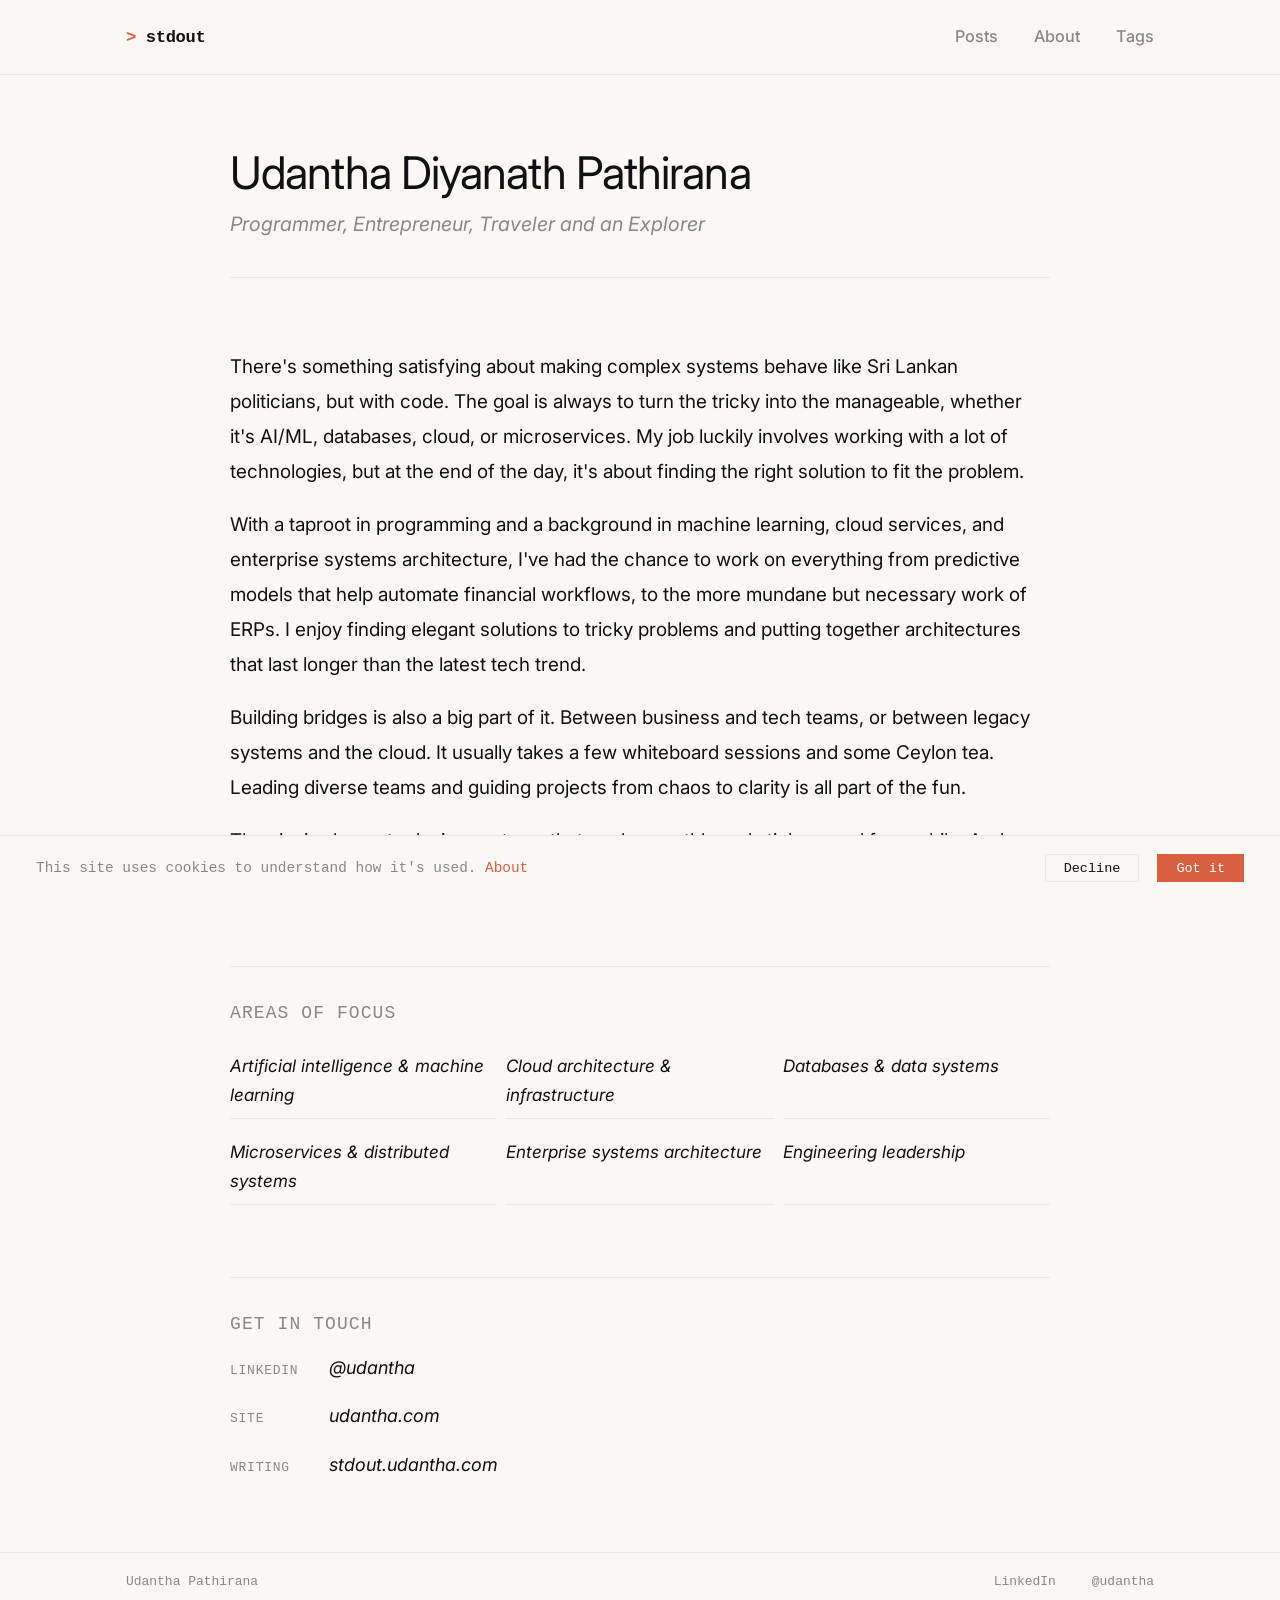
==== commit 843181b6: "publish: 2026-06-18 21:11:13" ====
--- a/about/index.html
+++ b/about/index.html
@@ -2,27 +2,28 @@
     window.dataLayer = window.dataLayer || [];
     function gtag(){dataLayer.push(arguments);}
     gtag('consent', 'default', {
-      analytics_storage: 'denied',
-      ad_storage: 'denied',
-      ad_user_data: 'denied',
-      ad_personalization: 'denied',
+      analytics_storage: 'granted',
+      ad_storage: 'granted',
+      ad_user_data: 'granted',
+      ad_personalization: 'granted',
     });
-    if (typeof localStorage !== 'undefined' && localStorage.getItem('gtm_consent') === 'granted') {
+    var _cm = document.cookie.match('(^|;)\\s*gtm_consent=([^;]+)');
+    if (_cm && _cm[2] === 'denied') {
       gtag('consent', 'update', {
-        analytics_storage: 'granted',
-        ad_storage: 'granted',
-        ad_user_data: 'granted',
-        ad_personalization: 'granted',
+        analytics_storage: 'denied',
+        ad_storage: 'denied',
+        ad_user_data: 'denied',
+        ad_personalization: 'denied',
       });
     }
   </script><!-- Google Tag Manager --><script>(function(w,d,s,l,i){w[l]=w[l]||[];w[l].push({'gtm.start':
   new Date().getTime(),event:'gtm.js'});var f=d.getElementsByTagName(s)[0],
   j=d.createElement(s),dl=l!='dataLayer'?'&l='+l:'';j.async=true;j.src=
   'https://www.googletagmanager.com/gtm.js?id='+i+dl;f.parentNode.insertBefore(j,f);
-  })(window,document,'script','dataLayer','GTM-M58P6XMG');</script><!-- End Google Tag Manager --><link rel="stylesheet" href="/_astro/_slug_.DxpeEc5F.css">
+  })(window,document,'script','dataLayer','GTM-M58P6XMG');</script><!-- End Google Tag Manager --><link rel="stylesheet" href="/_astro/_slug_.Bh6Fd7Xh.css">
 <style>article[data-astro-cid-kh7btl4r]{max-width:var(--max-width);margin-inline:auto}header[data-astro-cid-kh7btl4r]{margin-bottom:var(--space-lg);padding-bottom:var(--space-md);border-bottom:1px solid var(--color-border)}h1[data-astro-cid-kh7btl4r]{font-weight:400;font-size:clamp(1.8rem,4vw,2.5rem);margin-bottom:var(--space-xs)}.tagline[data-astro-cid-kh7btl4r]{font-style:italic;color:var(--color-muted);font-size:1.1rem;margin:0}.bio[data-astro-cid-kh7btl4r] p[data-astro-cid-kh7btl4r]{font-size:1.05rem;line-height:1.85}.bio[data-astro-cid-kh7btl4r] p[data-astro-cid-kh7btl4r]:first-child{margin-top:0}section[data-astro-cid-kh7btl4r]{margin-top:var(--space-lg);padding-top:var(--space-md);border-top:1px solid var(--color-border)}h2[data-astro-cid-kh7btl4r]{font-size:1rem;font-family:var(--font-mono);font-weight:400;color:var(--color-muted);letter-spacing:.06em;text-transform:uppercase;margin-bottom:var(--space-sm)}.focus[data-astro-cid-kh7btl4r] ul[data-astro-cid-kh7btl4r]{list-style:none;padding:0;display:grid;grid-template-columns:repeat(auto-fill,minmax(220px,1fr));gap:var(--space-xs)}.focus[data-astro-cid-kh7btl4r] li[data-astro-cid-kh7btl4r]{font-style:italic;color:var(--color-text);padding:var(--space-xs) 0;border-bottom:1px solid var(--color-border);margin:0;font-size:.95rem}.links[data-astro-cid-kh7btl4r]{list-style:none;padding:0;display:flex;flex-direction:column;gap:var(--space-sm)}.links[data-astro-cid-kh7btl4r] li[data-astro-cid-kh7btl4r]{display:flex;align-items:baseline;gap:var(--space-sm);margin:0}.label[data-astro-cid-kh7btl4r]{font-family:var(--font-mono);font-size:.72rem;color:var(--color-muted);letter-spacing:.06em;text-transform:uppercase;min-width:4.5rem}.links[data-astro-cid-kh7btl4r] a[data-astro-cid-kh7btl4r]{font-style:italic;color:var(--color-text);font-size:1rem}.links[data-astro-cid-kh7btl4r] a[data-astro-cid-kh7btl4r]:hover{color:var(--color-accent);text-decoration:none}
-</style></head> <body data-astro-cid-37fxchfa> <!-- Google Tag Manager (noscript) --> <noscript><iframe src="https://www.googletagmanager.com/ns.html?id=GTM-M58P6XMG" height="0" width="0" style="display:none;visibility:hidden" data-astro-cid-37fxchfa></iframe></noscript> <!-- End Google Tag Manager (noscript) --> <header data-astro-cid-37fxchfa> <nav data-astro-cid-37fxchfa> <a href="/" class="brand" data-astro-cid-37fxchfa><span class="prompt" data-astro-cid-37fxchfa>&gt;</span>&nbsp;stdout</a> <div class="nav-links" data-astro-cid-37fxchfa> <a href="/" data-astro-cid-37fxchfa>Posts</a> <a href="/about" data-astro-cid-37fxchfa>About</a> <a href="/tags" data-astro-cid-37fxchfa>Tags</a> </div> </nav> </header> <main data-astro-cid-37fxchfa>  <article data-astro-cid-kh7btl4r> <header data-astro-cid-kh7btl4r> <h1 data-astro-cid-kh7btl4r>Udantha Diyanath Pathirana</h1> <p class="tagline" data-astro-cid-kh7btl4r>Developer, Entrepreneur, Traveler and an Explorer</p> </header> <div class="bio" data-astro-cid-kh7btl4r> <p data-astro-cid-kh7btl4r>
-There's something satisfying about making complex systems behave ; like Sri Lankan politicians,
+</style></head> <body data-astro-cid-37fxchfa> <!-- Google Tag Manager (noscript) --> <noscript><iframe src="https://www.googletagmanager.com/ns.html?id=GTM-M58P6XMG" height="0" width="0" style="display:none;visibility:hidden" data-astro-cid-37fxchfa></iframe></noscript> <!-- End Google Tag Manager (noscript) --> <header data-astro-cid-37fxchfa> <nav data-astro-cid-37fxchfa> <a href="/" class="brand" data-astro-cid-37fxchfa><span class="prompt" data-astro-cid-37fxchfa>&gt;</span>&nbsp;stdout</a> <div class="nav-links" data-astro-cid-37fxchfa> <a href="/" data-astro-cid-37fxchfa>Posts</a> <a href="/about" data-astro-cid-37fxchfa>About</a> <a href="/tags" data-astro-cid-37fxchfa>Tags</a> </div> </nav> </header> <main data-astro-cid-37fxchfa>  <article data-astro-cid-kh7btl4r> <header data-astro-cid-kh7btl4r> <h1 data-astro-cid-kh7btl4r>Udantha Diyanath Pathirana</h1> <p class="tagline" data-astro-cid-kh7btl4r>Programmer, Entrepreneur, Traveler and an Explorer</p> </header> <div class="bio" data-astro-cid-kh7btl4r> <p data-astro-cid-kh7btl4r>
+There's something satisfying about making complex systems behave like Sri Lankan politicians,
         but with code. The goal is always to turn the tricky into the manageable, whether it's AI/ML,
         databases, cloud, or microservices. My job luckily involves working with a lot of technologies,
         but at the end of the day, it's about finding the right solution to fit the problem.
@@ -33,37 +34,43 @@
         ERPs. I enjoy finding elegant solutions to tricky problems and putting together architectures
         that last longer than the latest tech trend.
 </p> <p data-astro-cid-kh7btl4r>
-Building bridges is also a big part of it ; between business and tech teams, or between
+Building bridges is also a big part of it. Between business and tech teams, or between
         legacy systems and the cloud. It usually takes a few whiteboard sessions and some Ceylon tea.
         Leading diverse teams and guiding projects from chaos to clarity is all part of the fun.
 </p> <p data-astro-cid-kh7btl4r>
 The aim is always to design systems that work smoothly and stick around for a while.
         And usually those systems are fun to build.
-</p> </div> <section class="focus" data-astro-cid-kh7btl4r> <h2 data-astro-cid-kh7btl4r>Areas of focus</h2> <ul data-astro-cid-kh7btl4r> <li data-astro-cid-kh7btl4r>Artificial intelligence &amp; machine learning</li> <li data-astro-cid-kh7btl4r>Cloud architecture &amp; infrastructure</li> <li data-astro-cid-kh7btl4r>Databases &amp; data systems</li> <li data-astro-cid-kh7btl4r>Microservices &amp; distributed systems</li> <li data-astro-cid-kh7btl4r>Enterprise systems architecture</li> <li data-astro-cid-kh7btl4r>Engineering leadership</li> </ul> </section> <section class="contact" data-astro-cid-kh7btl4r> <h2 data-astro-cid-kh7btl4r>Get in touch</h2> <ul class="links" data-astro-cid-kh7btl4r> <li data-astro-cid-kh7btl4r> <span class="label" data-astro-cid-kh7btl4r>LinkedIn</span> <a href="https://www.linkedin.com/in/udantha/" data-astro-cid-kh7btl4r>@udantha</a> </li> <li data-astro-cid-kh7btl4r> <span class="label" data-astro-cid-kh7btl4r>Site</span> <a href="https://udantha.com" data-astro-cid-kh7btl4r>udantha.com</a> </li> <li data-astro-cid-kh7btl4r> <span class="label" data-astro-cid-kh7btl4r>Writing</span> <a href="https://stdout.udantha.com" data-astro-cid-kh7btl4r>stdout.udantha.com</a> </li> </ul> </section> </article>  </main> <footer data-astro-cid-37fxchfa> <div class="footer-inner" data-astro-cid-37fxchfa> <a href="https://udantha.com" data-astro-cid-37fxchfa>Udantha Pathirana</a> <div class="footer-links" data-astro-cid-37fxchfa> <a href="https://www.linkedin.com/in/udantha/" data-astro-cid-37fxchfa>LinkedIn</a> <a href="https://www.instagram.com/udantha" data-astro-cid-37fxchfa>@udantha</a> </div> </div> </footer> <div id="consent-banner" data-astro-cid-2effgw6e> <p data-astro-cid-2effgw6e>This site uses cookies to understand how it's used. <a href="/about" data-astro-cid-2effgw6e>About</a></p> <div class="consent-actions" data-astro-cid-2effgw6e> <button id="consent-accept" data-astro-cid-2effgw6e>Accept</button> <button id="consent-decline" data-astro-cid-2effgw6e>Decline</button> </div> </div> <script>
+</p> </div> <section class="focus" data-astro-cid-kh7btl4r> <h2 data-astro-cid-kh7btl4r>Areas of focus</h2> <ul data-astro-cid-kh7btl4r> <li data-astro-cid-kh7btl4r>Artificial intelligence &amp; machine learning</li> <li data-astro-cid-kh7btl4r>Cloud architecture &amp; infrastructure</li> <li data-astro-cid-kh7btl4r>Databases &amp; data systems</li> <li data-astro-cid-kh7btl4r>Microservices &amp; distributed systems</li> <li data-astro-cid-kh7btl4r>Enterprise systems architecture</li> <li data-astro-cid-kh7btl4r>Engineering leadership</li> </ul> </section> <section class="contact" data-astro-cid-kh7btl4r> <h2 data-astro-cid-kh7btl4r>Get in touch</h2> <ul class="links" data-astro-cid-kh7btl4r> <li data-astro-cid-kh7btl4r> <span class="label" data-astro-cid-kh7btl4r>LinkedIn</span> <a href="https://www.linkedin.com/in/udantha/" data-astro-cid-kh7btl4r>@udantha</a> </li> <li data-astro-cid-kh7btl4r> <span class="label" data-astro-cid-kh7btl4r>Site</span> <a href="https://udantha.com" data-astro-cid-kh7btl4r>udantha.com</a> </li> <li data-astro-cid-kh7btl4r> <span class="label" data-astro-cid-kh7btl4r>Writing</span> <a href="https://stdout.udantha.com" data-astro-cid-kh7btl4r>stdout.udantha.com</a> </li> </ul> </section> </article>  </main> <footer data-astro-cid-37fxchfa> <div class="footer-inner" data-astro-cid-37fxchfa> <a href="https://udantha.com" data-astro-cid-37fxchfa>Udantha Pathirana</a> <div class="footer-links" data-astro-cid-37fxchfa> <a href="https://www.linkedin.com/in/udantha/" data-astro-cid-37fxchfa>LinkedIn</a> <a href="https://www.instagram.com/udantha" data-astro-cid-37fxchfa>@udantha</a> </div> </div> </footer> <div id="consent-banner" data-astro-cid-2effgw6e> <p data-astro-cid-2effgw6e>This site uses cookies to understand how it's used. <a href="/about" data-astro-cid-2effgw6e>About</a></p> <div class="consent-actions" data-astro-cid-2effgw6e> <button id="consent-decline" data-astro-cid-2effgw6e>Decline</button> <button id="consent-dismiss" data-astro-cid-2effgw6e>Got it</button> </div> </div> <script>
   (function () {
-    var banner = document.getElementById('consent-banner');
-    var saved = localStorage.getItem('gtm_consent');
+    var COOKIE = 'gtm_consent';
+    var DOMAIN = '.udantha.com';
+    var YEAR = 60 * 60 * 24 * 365;
 
-    if (saved) {
-      banner.style.display = 'none';
-      return;
+    function getCookie(name) {
+      var m = document.cookie.match('(^|;)\\s*' + name + '=([^;]+)');
+      return m ? m[2] : null;
+    }
+    function setCookie(name, value) {
+      document.cookie = name + '=' + value + '; max-age=' + YEAR + '; domain=' + DOMAIN + '; path=/; SameSite=Lax';
     }
 
+    var banner = document.getElementById('consent-banner');
+    if (getCookie(COOKIE)) { banner.style.display = 'none'; return; }
     banner.style.display = 'flex';
 
-    document.getElementById('consent-accept').addEventListener('click', function () {
-      localStorage.setItem('gtm_consent', 'granted');
-      gtag('consent', 'update', {
-        analytics_storage: 'granted',
-        ad_storage: 'granted',
-        ad_user_data: 'granted',
-        ad_personalization: 'granted',
-      });
+    document.getElementById('consent-dismiss').addEventListener('click', function () {
+      setCookie(COOKIE, 'granted');
       banner.style.display = 'none';
     });
 
     document.getElementById('consent-decline').addEventListener('click', function () {
-      localStorage.setItem('gtm_consent', 'denied');
+      setCookie(COOKIE, 'denied');
+      gtag('consent', 'update', {
+        analytics_storage: 'denied',
+        ad_storage: 'denied',
+        ad_user_data: 'denied',
+        ad_personalization: 'denied',
+      });
       banner.style.display = 'none';
     });
   })();
--- a/_astro/_slug_.Bh6Fd7Xh.css
+++ b/_astro/_slug_.Bh6Fd7Xh.css
@@ -0,0 +1 @@
+@import"https://fonts.googleapis.com/css2?family=Inter:wght@400;500;600;700&display=swap";:root{--font-sans: "Inter", -apple-system, BlinkMacSystemFont, "Segoe UI", sans-serif;--font-mono: "JetBrains Mono", "Fira Code", ui-monospace, "Courier New", monospace;--color-bg: #faf8f4;--color-surface: #f5f5f5;--color-border: #e8e8e8;--color-text: #111111;--color-muted: #888888;--color-accent: #d95f41;--max-width: 820px;--max-width-wide: 1100px;--space-xs: .5rem;--space-sm: 1rem;--space-md: 2rem;--space-lg: 4rem}*,*:before,*:after{box-sizing:border-box;margin:0;padding:0}html{font-size:18px;scroll-behavior:smooth}body{font-family:var(--font-sans);background:var(--color-bg);color:var(--color-text);line-height:1.7;min-height:100vh;-webkit-font-smoothing:antialiased}a{color:var(--color-accent);text-decoration:none}a:hover{text-decoration:underline}h1,h2,h3,h4,h5,h6{font-family:var(--font-sans);line-height:1.15;font-weight:700;letter-spacing:-.02em}h1{font-size:2.8rem}h2{font-size:1.75rem}h3{font-size:1.35rem}p{margin-block:var(--space-sm)}code{font-family:var(--font-mono);font-size:.82em;background:var(--color-surface);border:1px solid var(--color-border);padding:.15em .45em;border-radius:4px}pre{font-family:var(--font-mono);font-size:.84rem;background:var(--color-surface);border:1px solid var(--color-border);padding:var(--space-sm) var(--space-md);border-radius:6px;overflow-x:auto;margin-block:var(--space-md);line-height:1.6}pre code{background:none;border:none;padding:0}img{max-width:100%;height:auto}ul,ol{padding-left:1.5rem}li{margin-block:.35rem}hr{border:none;border-top:1px solid var(--color-border);margin-block:var(--space-md)}blockquote{border-left:3px solid var(--color-accent);padding-left:var(--space-sm);color:var(--color-muted);margin-inline:0;font-style:italic}#consent-banner[data-astro-cid-2effgw6e]{display:none;position:fixed;bottom:0;left:0;right:0;background:var(--color-bg);border-top:1px solid var(--color-border);padding:var(--space-sm) var(--space-md);align-items:center;justify-content:space-between;gap:var(--space-md);z-index:100;font-family:var(--font-mono);font-size:.8rem}#consent-banner[data-astro-cid-2effgw6e] p[data-astro-cid-2effgw6e]{margin:0;color:var(--color-muted)}#consent-banner[data-astro-cid-2effgw6e] a[data-astro-cid-2effgw6e]{color:var(--color-accent)}.consent-actions[data-astro-cid-2effgw6e]{display:flex;gap:var(--space-sm);flex-shrink:0}.consent-actions[data-astro-cid-2effgw6e] button[data-astro-cid-2effgw6e]{font-family:var(--font-mono);font-size:.75rem;padding:.3rem 1rem;border:1px solid var(--color-border);background:transparent;color:var(--color-text);cursor:pointer}#consent-dismiss[data-astro-cid-2effgw6e]{background:var(--color-accent);border-color:var(--color-accent);color:#fff}#consent-dismiss[data-astro-cid-2effgw6e]:hover{opacity:.85}#consent-decline[data-astro-cid-2effgw6e]:hover{background:var(--color-border)}@media(max-width:600px){#consent-banner[data-astro-cid-2effgw6e]{flex-direction:column;align-items:flex-start}}header[data-astro-cid-37fxchfa]{border-bottom:1px solid var(--color-border);padding-block:1.25rem;background:var(--color-bg);position:sticky;top:0;z-index:10}nav[data-astro-cid-37fxchfa]{max-width:var(--max-width-wide);margin-inline:auto;padding-inline:var(--space-md);display:flex;align-items:center;justify-content:space-between}.brand[data-astro-cid-37fxchfa]{font-family:var(--font-mono);font-size:.95rem;font-weight:600;color:var(--color-text);letter-spacing:-.02em}.brand[data-astro-cid-37fxchfa]:hover{text-decoration:none;color:var(--color-accent)}.prompt[data-astro-cid-37fxchfa]{color:var(--color-accent)}.nav-links[data-astro-cid-37fxchfa]{display:flex;gap:var(--space-md)}.nav-links[data-astro-cid-37fxchfa] a[data-astro-cid-37fxchfa]{font-family:var(--font-sans);font-size:.9rem;font-weight:500;color:var(--color-muted)}.nav-links[data-astro-cid-37fxchfa] a[data-astro-cid-37fxchfa]:hover{color:var(--color-text);text-decoration:none}main[data-astro-cid-37fxchfa]{max-width:var(--max-width-wide);margin-inline:auto;padding:var(--space-lg) var(--space-md)}footer[data-astro-cid-37fxchfa]{border-top:1px solid var(--color-border);padding-block:var(--space-sm)}.footer-inner[data-astro-cid-37fxchfa]{max-width:var(--max-width-wide);margin-inline:auto;padding-inline:var(--space-md);display:flex;align-items:center;justify-content:space-between;gap:var(--space-sm)}footer[data-astro-cid-37fxchfa] a[data-astro-cid-37fxchfa]{font-family:var(--font-mono);font-size:.72rem;color:var(--color-muted)}footer[data-astro-cid-37fxchfa] a[data-astro-cid-37fxchfa]:hover{color:var(--color-text);text-decoration:none}.footer-links[data-astro-cid-37fxchfa]{display:flex;gap:var(--space-md)}@media(max-width:600px){nav[data-astro-cid-37fxchfa]{padding-inline:var(--space-sm)}.nav-links[data-astro-cid-37fxchfa]{gap:var(--space-sm)}}
